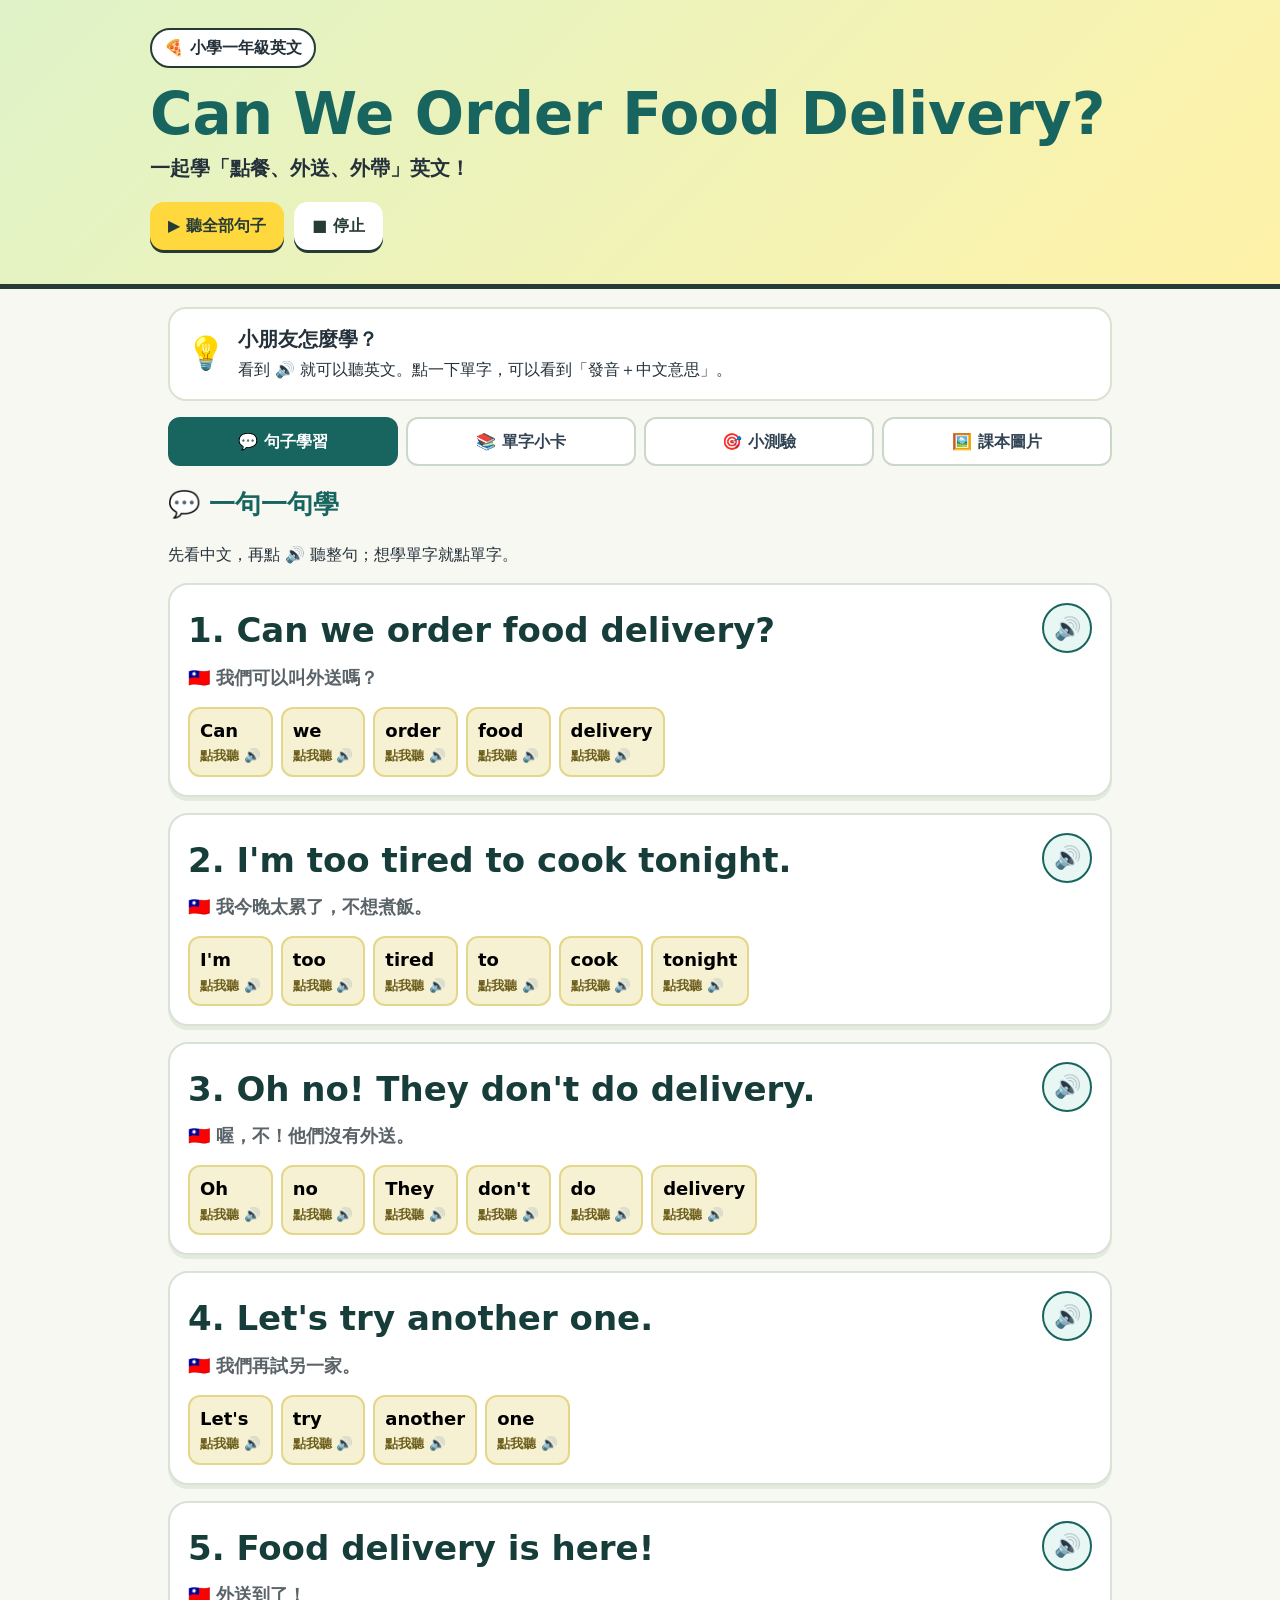
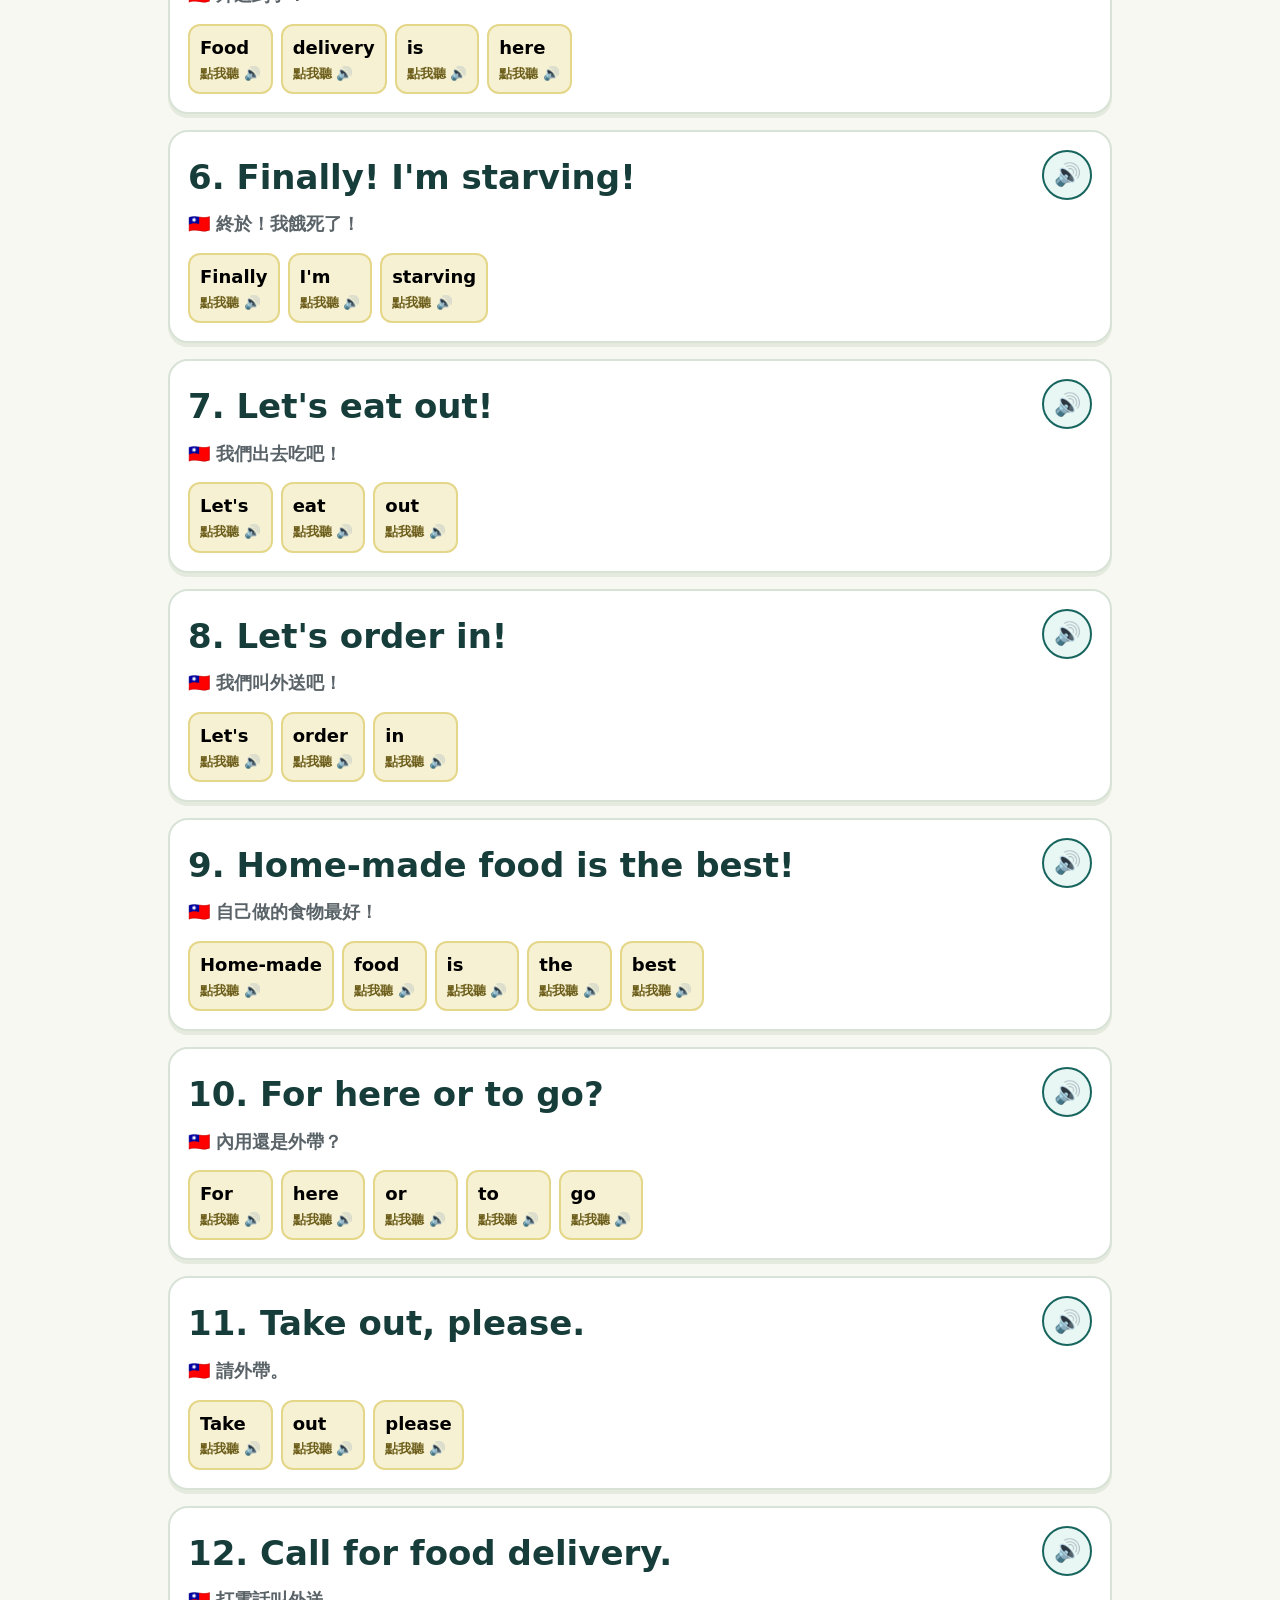
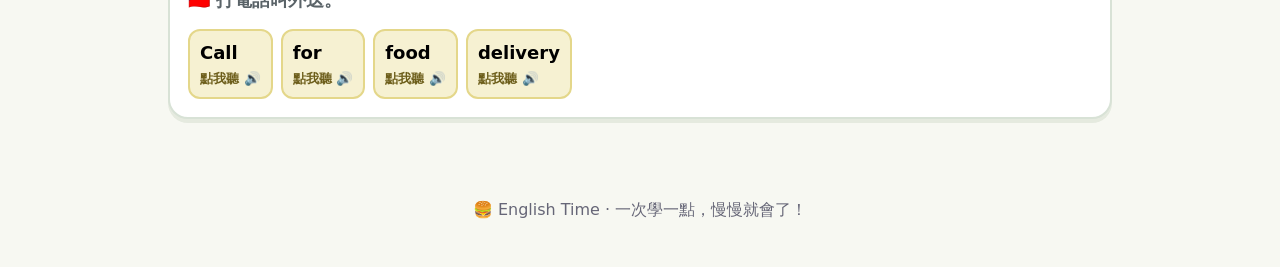
==== food-delivery/index.html @ 2f6e64fb "Add Food Delivery English learning site" ====
<!doctype html>
<html lang="zh-Hant">
<head>
  <meta charset="UTF-8">
  <meta name="viewport" content="width=device-width, initial-scale=1.0">
  <title>Can We Order Food Delivery?｜小一英文學習</title>
  <link rel="stylesheet" href="styles.css">
</head>
<body>
  <header class="hero">
    <div class="hero-inner">
      <div class="badge">🍕 小學一年級英文</div>
      <h1>Can We Order Food Delivery?</h1>
      <p>一起學「點餐、外送、外帶」英文！</p>
      <div class="hero-actions">
        <button class="primary" id="playAllBtn">▶ 聽全部句子</button>
        <button class="secondary" id="stopBtn">■ 停止</button>
      </div>
    </div>
  </header>
  <main>
    <section class="tip-card"><div class="tip-icon">💡</div><div><h2>小朋友怎麼學？</h2><p>看到 <b>🔊</b> 就可以聽英文。點一下單字，可以看到「發音＋中文意思」。</p></div></section>
    <nav class="tabs" aria-label="學習區"><button class="tab active" data-tab="sentences">💬 句子學習</button><button class="tab" data-tab="words">📚 單字小卡</button><button class="tab" data-tab="quiz">🎯 小測驗</button><button class="tab" data-tab="pictures">🖼️ 課本圖片</button></nav>
    <section id="sentences" class="panel active"></section><section id="words" class="panel"></section><section id="quiz" class="panel"></section><section id="pictures" class="panel"></section>
  </main>
  <footer><p>🍔 English Time · 一次學一點，慢慢就會了！</p></footer>
  <script src="lesson-data.js"></script><script src="app.js"></script>
</body>
</html>
---- food-delivery/styles.css ----
*{box-sizing:border-box}body{margin:0;background:#f7f8f2;color:#25313a;font-family:system-ui,-apple-system,"Noto Sans TC","Microsoft JhengHei",sans-serif;line-height:1.6}button{font:inherit;cursor:pointer}.hero{background:linear-gradient(135deg,#dff3c8,#fff2a8);padding:28px 18px 34px;border-bottom:5px solid #263b36}.hero-inner{max-width:980px;margin:auto}.badge{display:inline-block;background:#fff;border:2px solid #263b36;border-radius:999px;padding:5px 12px;font-weight:800}h1{font-size:clamp(32px,7vw,58px);line-height:1.05;margin:16px 0 8px;color:#17655e}.hero p{font-size:20px;margin:0 0 18px;font-weight:700}.hero-actions{display:flex;gap:10px;flex-wrap:wrap}.primary,.secondary{border:0;border-radius:14px;padding:11px 18px;font-weight:800;box-shadow:0 3px 0 #263b36}.primary{background:#ffd83d;color:#263b36}.secondary{background:#fff;color:#263b36}main{max-width:980px;margin:auto;padding:18px}.tip-card{display:flex;gap:12px;align-items:center;background:#fff;border:2px solid #d9e3d2;border-radius:18px;padding:14px 16px;margin-bottom:16px}.tip-icon{font-size:32px}.tip-card h2{margin:0;font-size:20px}.tip-card p{margin:2px 0}.tabs{display:grid;grid-template-columns:repeat(4,1fr);gap:8px;margin-bottom:18px}.tab{border:2px solid #cbd7c8;background:#fff;border-radius:12px;padding:10px 5px;font-weight:800;color:#345}.tab.active{background:#17655e;color:#fff;border-color:#17655e}.panel{display:none}.panel.active{display:block}.section-title{margin:8px 0 14px;font-size:26px;color:#17655e}.sentence-card{background:#fff;border:2px solid #d8e2d6;border-radius:20px;padding:18px;margin:0 0 16px;box-shadow:0 4px 0 #e5eadf}.sentence-top{display:flex;justify-content:space-between;gap:12px;align-items:flex-start}.sentence{font-size:clamp(23px,4.5vw,34px);font-weight:900;color:#163d39;margin:0}.meaning{font-size:18px;margin:6px 0 14px;color:#5a6368;font-weight:700}.speak{min-width:50px;height:50px;border-radius:50%;border:2px solid #17655e;background:#e8f7f3;font-size:22px}.words{display:flex;flex-wrap:wrap;gap:8px}.word-btn{background:#f6f1d2;border:2px solid #e4d78a;border-radius:12px;padding:8px 10px;text-align:left}.word-btn strong{display:block;font-size:18px}.word-btn small{display:block;color:#6d5e1b;font-weight:700}.word-detail{margin-top:12px;padding:12px;border-radius:14px;background:#f1f8ee;display:none}.word-detail.show{display:block}.word-detail b{color:#17655e}.ipa{font-family:ui-monospace,monospace}.vocab-grid{display:grid;grid-template-columns:repeat(auto-fit,minmax(210px,1fr));gap:12px}.vocab-card{background:#fff;border:2px solid #d8e2d6;border-radius:16px;padding:14px}.vocab-card .wordline{display:flex;justify-content:space-between;align-items:center;gap:8px}.vocab-card h3{margin:0;font-size:23px;color:#17655e}.vocab-card p{margin:5px 0}.mini{border:0;background:#e8f7f3;border-radius:10px;padding:8px 10px}.quiz-card{background:#fff;border:2px solid #d8e2d6;border-radius:20px;padding:20px}.quiz-question{font-size:26px;font-weight:900;margin:0 0 12px}.answers{display:grid;gap:9px}.answer{padding:12px;border:2px solid #cbd7c8;background:#fff;border-radius:12px;text-align:left;font-weight:800}.answer.correct{background:#dff5dd;border-color:#49a942}.answer.wrong{background:#ffe0df;border-color:#d45a54}.feedback{min-height:30px;font-weight:900;margin-top:10px}.score{font-size:20px;font-weight:900;color:#17655e;margin-bottom:10px}.photo-grid{display:grid;grid-template-columns:repeat(auto-fit,minmax(280px,1fr));gap:16px}.photo-card{background:#fff;border:2px solid #d8e2d6;border-radius:18px;padding:10px}.photo-card img{width:100%;display:block;border-radius:12px}.photo-card p{margin:8px 4px;font-weight:800}footer{text-align:center;padding:28px 15px;color:#667}@media(max-width:650px){main{padding:12px}.tabs{grid-template-columns:repeat(2,1fr)}.sentence-card{padding:14px}.sentence-top{align-items:center}.hero{padding-top:22px}.hero p{font-size:17px}}
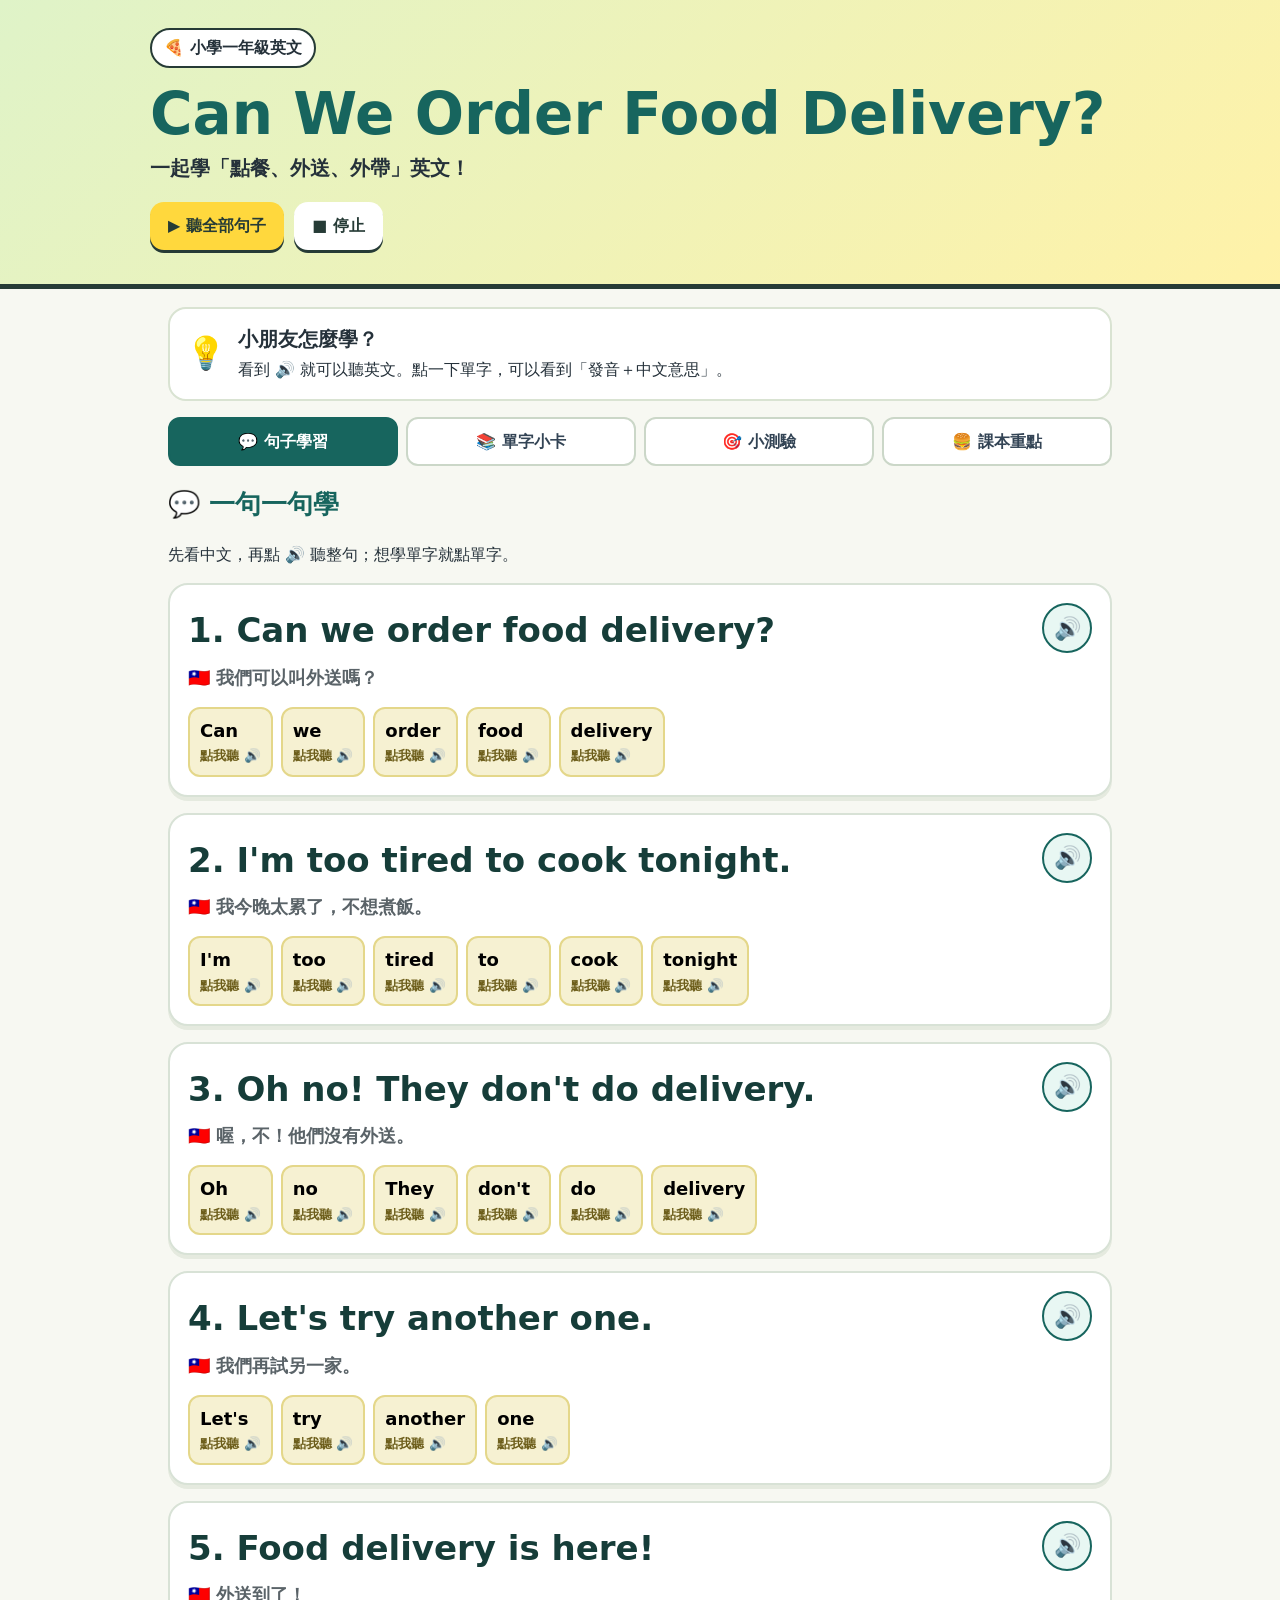
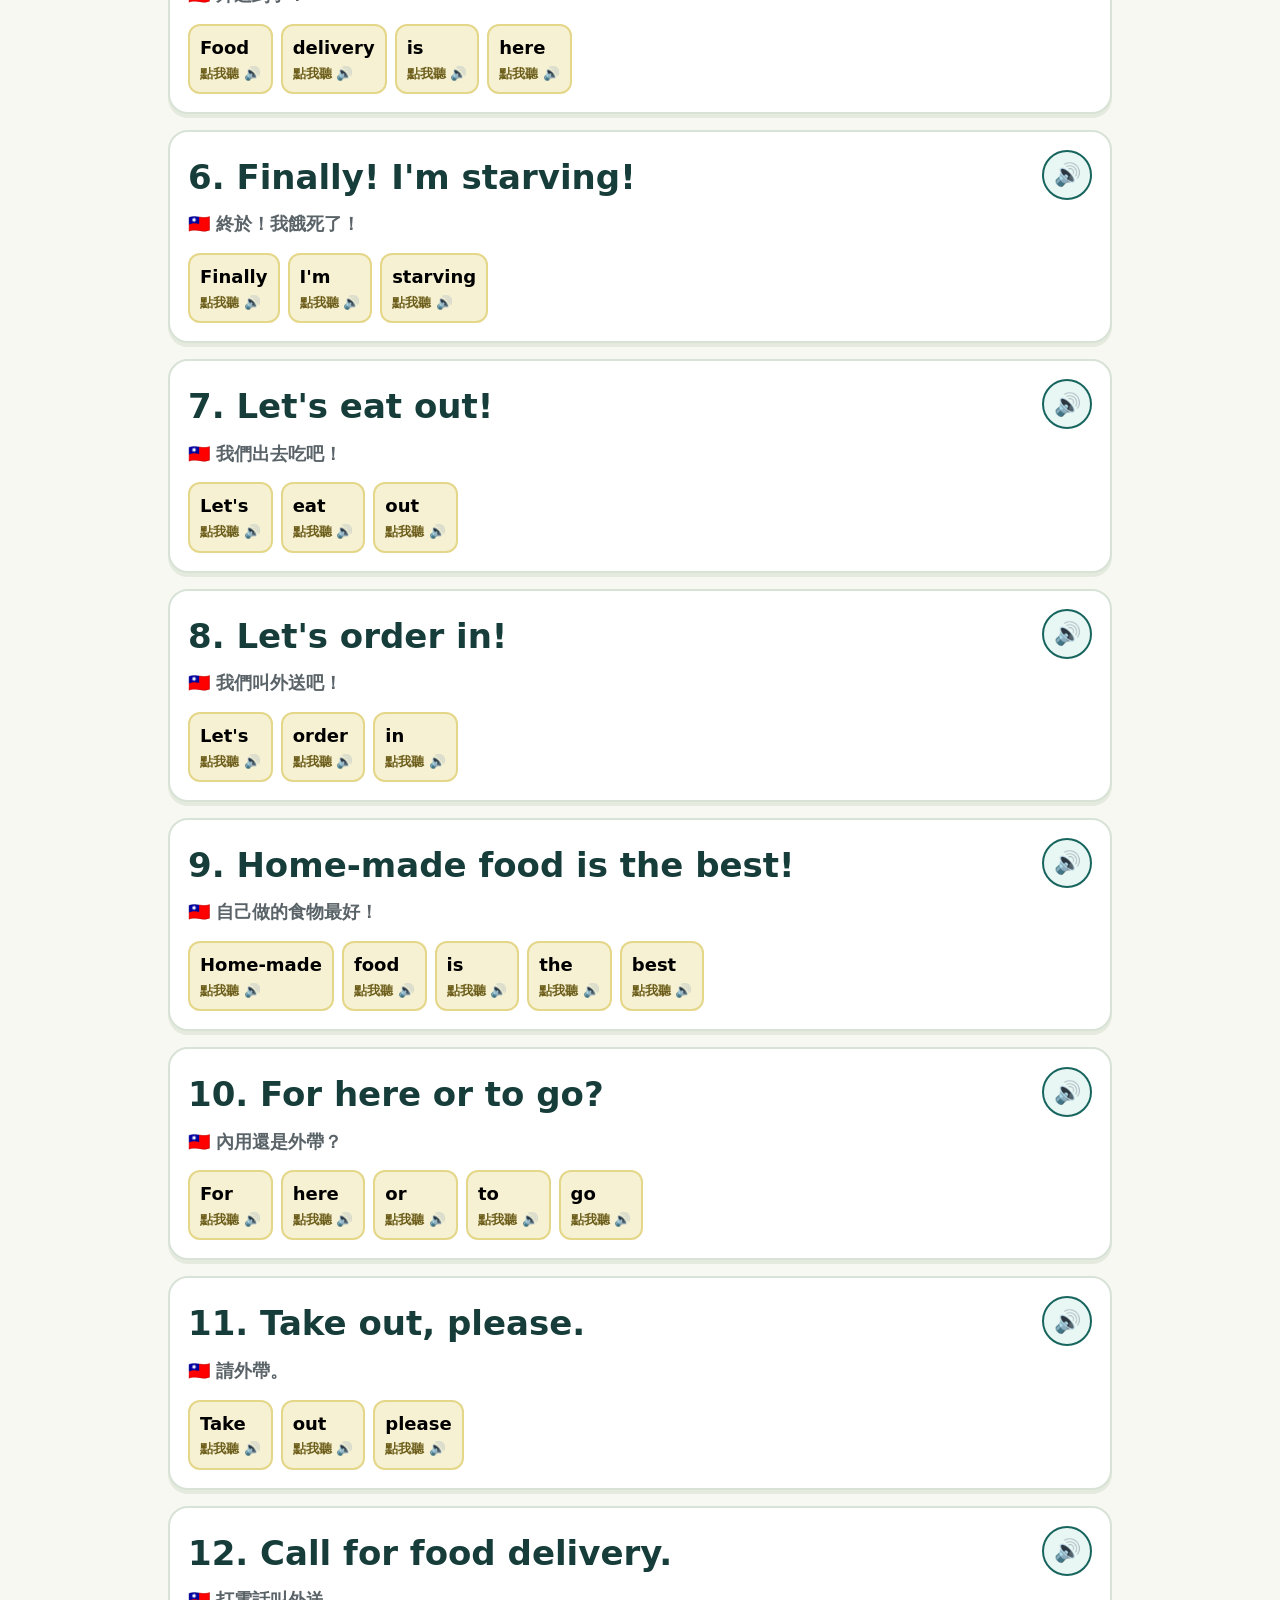
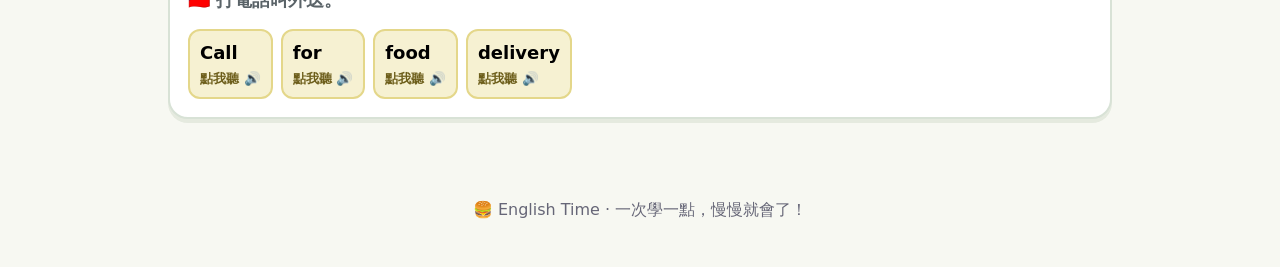
==== commit 60f828da: "Fix Food Delivery learning site tabs" ====
--- a/food-delivery/index.html
+++ b/food-delivery/index.html
@@ -1,29 +1,9 @@
 <!doctype html>
 <html lang="zh-Hant">
-<head>
-  <meta charset="UTF-8">
-  <meta name="viewport" content="width=device-width, initial-scale=1.0">
-  <title>Can We Order Food Delivery?｜小一英文學習</title>
-  <link rel="stylesheet" href="styles.css">
-</head>
+<head><meta charset="UTF-8"><meta name="viewport" content="width=device-width, initial-scale=1.0"><title>Can We Order Food Delivery?｜小一英文學習</title><link rel="stylesheet" href="styles.css"></head>
 <body>
-  <header class="hero">
-    <div class="hero-inner">
-      <div class="badge">🍕 小學一年級英文</div>
-      <h1>Can We Order Food Delivery?</h1>
-      <p>一起學「點餐、外送、外帶」英文！</p>
-      <div class="hero-actions">
-        <button class="primary" id="playAllBtn">▶ 聽全部句子</button>
-        <button class="secondary" id="stopBtn">■ 停止</button>
-      </div>
-    </div>
-  </header>
-  <main>
-    <section class="tip-card"><div class="tip-icon">💡</div><div><h2>小朋友怎麼學？</h2><p>看到 <b>🔊</b> 就可以聽英文。點一下單字，可以看到「發音＋中文意思」。</p></div></section>
-    <nav class="tabs" aria-label="學習區"><button class="tab active" data-tab="sentences">💬 句子學習</button><button class="tab" data-tab="words">📚 單字小卡</button><button class="tab" data-tab="quiz">🎯 小測驗</button><button class="tab" data-tab="pictures">🖼️ 課本圖片</button></nav>
-    <section id="sentences" class="panel active"></section><section id="words" class="panel"></section><section id="quiz" class="panel"></section><section id="pictures" class="panel"></section>
-  </main>
-  <footer><p>🍔 English Time · 一次學一點，慢慢就會了！</p></footer>
-  <script src="lesson-data.js"></script><script src="app.js"></script>
-</body>
-</html>
+<header class="hero"><div class="hero-inner"><div class="badge">🍕 小學一年級英文</div><h1>Can We Order Food Delivery?</h1><p>一起學「點餐、外送、外帶」英文！</p><div class="hero-actions"><button class="primary" id="playAllBtn">▶ 聽全部句子</button><button class="secondary" id="stopBtn">■ 停止</button></div></div></header>
+<main><section class="tip-card"><div class="tip-icon">💡</div><div><h2>小朋友怎麼學？</h2><p>看到 <b>🔊</b> 就可以聽英文。點一下單字，可以看到「發音＋中文意思」。</p></div></section>
+<nav class="tabs" aria-label="學習區"><button class="tab active" data-tab="sentences">💬 句子學習</button><button class="tab" data-tab="words">📚 單字小卡</button><button class="tab" data-tab="quiz">🎯 小測驗</button><button class="tab" data-tab="tips">🍔 課本重點</button></nav>
+<section id="sentences" class="panel active"></section><section id="words" class="panel"></section><section id="quiz" class="panel"></section><section id="tips" class="panel"><h2 class="section-title">🍔 課本重點</h2><div class="quiz-card"><h3>Let's eat out!</h3><p>我們出去吃吧！</p><h3>Let's order in!</h3><p>我們叫外送吧！</p><h3>For here or to go?</h3><p>內用還是外帶？</p><h3>Take out, please.</h3><p>請外帶。</p><h3>Call for food delivery.</h3><p>打電話叫外送。</p></div></section>
+</main><footer><p>🍔 English Time · 一次學一點，慢慢就會了！</p></footer><script src="lesson-data.js"></script><script src="app.js"></script></body></html>
